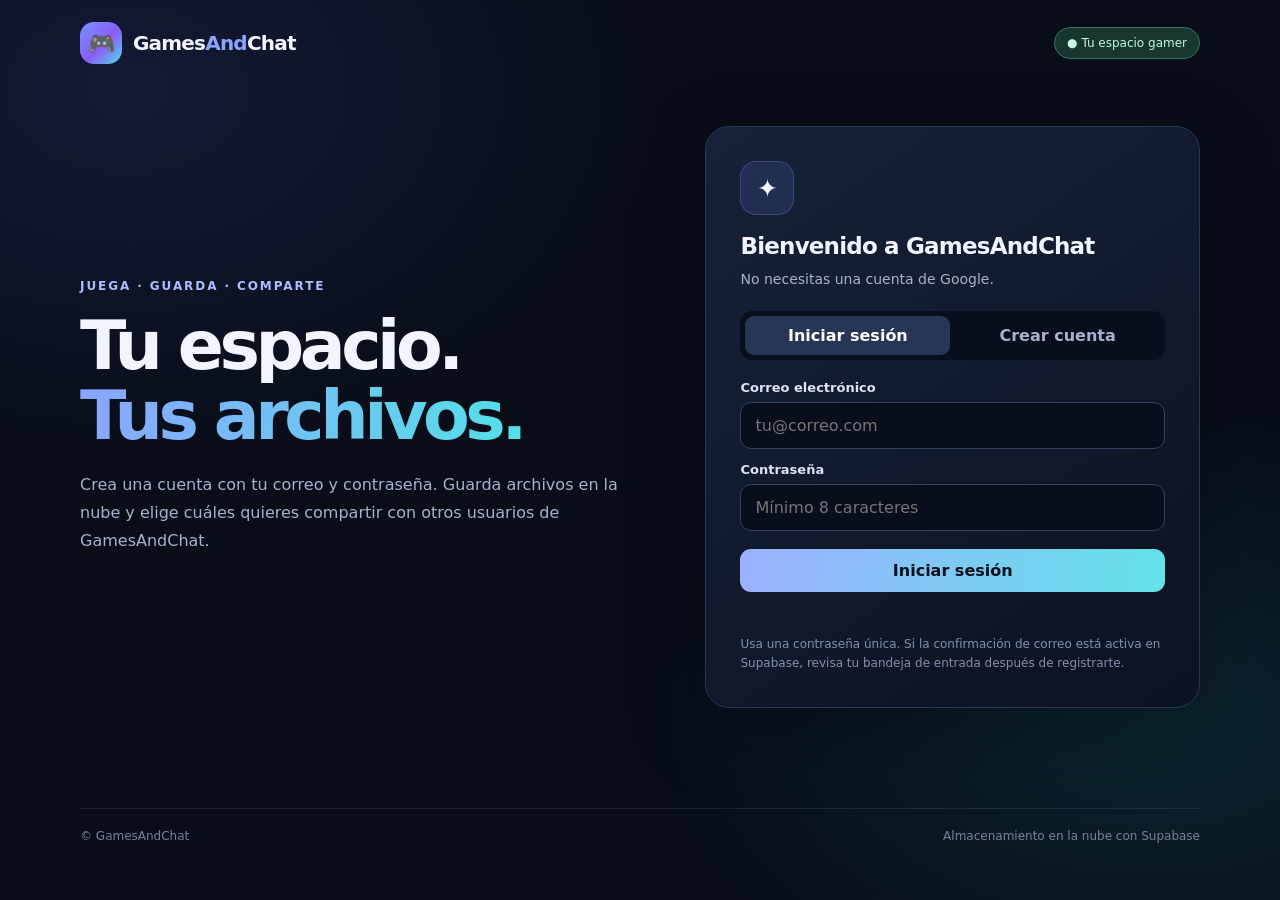
==== index.html @ 5a7df0f4 "Add files via upload" ====
<!doctype html>
<html lang="es">
<head>
<meta charset="utf-8">
<meta name="viewport" content="width=device-width, initial-scale=1">
<meta name="theme-color" content="#080d18">
<meta name="description" content="GamesAndChat: cuentas, archivos y comunidad.">
<title>GamesAndChat — Tu espacio</title>
<style>
:root{color-scheme:dark;--bg:#080d18;--panel:#111a2d;--line:#263653;--text:#f2f5ff;--muted:#a7b2cc;--blue:#8ba5ff;--cyan:#54e0e6;--green:#5de0a4;--red:#ff8e9a}
*{box-sizing:border-box}body{margin:0;min-height:100vh;font-family:Inter,system-ui,-apple-system,"Segoe UI",sans-serif;color:var(--text);background:radial-gradient(ellipse at 10% 10%,#4f56c52b,transparent 34rem),radial-gradient(ellipse at 90% 80%,#23bec420,transparent 32rem),var(--bg)}
button,input{font:inherit}button{cursor:pointer}button:focus-visible,input:focus-visible{outline:3px solid var(--cyan);outline-offset:3px}button:disabled{opacity:.6;cursor:wait}
.topbar{max-width:1120px;width:calc(100% - 36px);margin:auto;padding:22px 0;display:flex;align-items:center;justify-content:space-between;gap:14px}.brand{display:flex;align-items:center;gap:11px;font-size:20px;font-weight:850;letter-spacing:-.04em}.mark{width:42px;height:42px;border-radius:14px;display:grid;place-items:center;background:linear-gradient(135deg,#7893ff,#8b5cf6 55%,#4cdeea);font-size:22px}.pill{font-size:12px;color:#c4f9e4;background:#16362f;border:1px solid #2e765b;border-radius:99px;padding:8px 12px}
main{width:min(1120px,calc(100% - 36px));margin:auto;padding:28px 0 64px}.hero{display:grid;grid-template-columns:1fr .9fr;gap:clamp(28px,6vw,76px);align-items:center;margin:12px 0 36px}.eyebrow{color:#aebcff;text-transform:uppercase;letter-spacing:.16em;font-weight:800;font-size:12px;margin-bottom:18px}h1{font-size:clamp(42px,6vw,68px);letter-spacing:-.065em;line-height:1.03;margin:0 0 20px}h1 span{background:linear-gradient(95deg,#8ba5ff,#54e0e6);background-clip:text;color:transparent}.intro{font-size:16px;color:var(--muted);line-height:1.75;margin:0;max-width:550px}
.card{padding:clamp(22px,4vw,34px);border:1px solid var(--line);border-radius:24px;background:linear-gradient(145deg,#18223af5,#0c1220f5);box-shadow:0 24px 80px #0004}.card-icon{width:54px;height:54px;border-radius:16px;display:grid;place-items:center;background:#7893ff20;border:1px solid #7893ff44;font-size:25px;margin-bottom:18px}h2{font-size:23px;letter-spacing:-.035em;margin:0 0 9px}.muted{color:var(--muted);font-size:14px;line-height:1.65;margin:0 0 20px}
.tabs{display:grid;grid-template-columns:1fr 1fr;gap:5px;padding:5px;background:#080e1b;border-radius:12px;margin:20px 0}.tab{border:0;border-radius:9px;background:transparent;color:var(--muted);padding:10px;font-weight:750}.tab.active{background:#263654;color:white}
label{display:block;font-size:13px;color:#dce3f8;font-weight:700;margin:13px 0 7px}.field{width:100%;padding:13px 14px;border-radius:11px;background:#080e1b;border:1px solid #34415f;color:var(--text)}.primary,.secondary,.danger{border:0;border-radius:11px;padding:12px 15px;font-weight:800}.primary{color:#08101b;background:linear-gradient(100deg,#9cb0ff,#62e2e8)}.secondary{color:#f2f5ff;background:#26324d;border:1px solid var(--line)}.danger{color:#ffdce0;background:#4b202b;border:1px solid #71313e}.full{width:100%;margin-top:18px}.message{font-size:13px;line-height:1.55;min-height:18px;margin:12px 0 0;color:#ffbd8a;overflow-wrap:anywhere}.message.good{color:var(--green)}.small{font-size:12px;color:#8491ad;line-height:1.6;margin:13px 0 0}
.hidden{display:none!important}.dashboard-head{display:flex;justify-content:space-between;align-items:center;gap:16px;flex-wrap:wrap;margin:30px 0 18px}.dashboard-head p{margin:5px 0 0;color:var(--muted);font-size:13px}.section-title{font-size:26px;margin:30px 0 14px}.upload-card{display:grid;grid-template-columns:1fr auto;gap:16px;align-items:end}.upload-card label{margin-top:0}.upload-card .primary{min-height:44px}.file-list{display:grid;grid-template-columns:repeat(2,minmax(0,1fr));gap:13px}.file-card{border:1px solid var(--line);background:#ffffff06;border-radius:16px;padding:16px;min-width:0}.file-top{display:flex;align-items:flex-start;gap:12px}.file-icon{font-size:26px}.file-info{min-width:0;flex:1}.file-name{font-weight:800;overflow-wrap:anywhere}.file-meta{font-size:12px;color:var(--muted);margin-top:5px;overflow-wrap:anywhere}.shared{display:inline-block;color:#b7f6da;background:#153b30;border:1px solid #28634e;border-radius:99px;padding:4px 8px;font-size:10px;margin-top:8px}.private{display:inline-block;color:#d0d8ef;background:#202a40;border:1px solid #36435f;border-radius:99px;padding:4px 8px;font-size:10px;margin-top:8px}.file-actions{display:flex;flex-wrap:wrap;gap:8px;margin-top:15px}.file-actions button{font-size:12px;padding:9px 11px}.empty{padding:25px;text-align:center;border:1px dashed #34415f;border-radius:15px;color:var(--muted);grid-column:1/-1}.note{padding:13px 15px;border:1px solid #4cdeea24;background:#4cdeea0b;color:#b8dce6;border-radius:13px;font-size:12px;line-height:1.6;margin-top:16px}footer{max-width:1120px;width:calc(100% - 36px);margin:auto;border-top:1px solid #9aaed21f;padding:20px 0 25px;color:#76829c;font-size:12px;display:flex;justify-content:space-between;gap:12px;flex-wrap:wrap}
@media(max-width:780px){.hero{grid-template-columns:1fr;gap:25px}.file-list{grid-template-columns:1fr}.upload-card{grid-template-columns:1fr}.topbar{align-items:flex-start}h1{font-size:clamp(42px,12vw,60px)}main{padding-top:15px}}
</style>
</head>
<body>
<header class="topbar">
  <div class="brand"><div class="mark" aria-hidden="true">🎮</div><div>Games<span style="color:#8ba5ff">And</span>Chat</div></div>
  <div class="pill">● Tu espacio gamer</div>
</header>
<main>
  <section id="auth-screen" class="hero">
    <div><div class="eyebrow">Juega · Guarda · Comparte</div><h1>Tu espacio.<br><span>Tus archivos.</span></h1><p class="intro">Crea una cuenta con tu correo y contraseña. Guarda archivos en la nube y elige cuáles quieres compartir con otros usuarios de GamesAndChat.</p></div>
    <section class="card" aria-labelledby="auth-title">
      <div class="card-icon" aria-hidden="true">✦</div><h2 id="auth-title">Bienvenido a GamesAndChat</h2><p class="muted">No necesitas una cuenta de Google.</p>
      <div class="tabs"><button id="tab-login" class="tab active" type="button">Iniciar sesión</button><button id="tab-signup" class="tab" type="button">Crear cuenta</button></div>
      <form id="auth-form">
        <div id="username-wrap" class="hidden"><label for="username">Nombre de usuario</label><input class="field" id="username" maxlength="30" autocomplete="nickname" placeholder="Tu apodo"></div>
        <label for="email">Correo electrónico</label><input class="field" id="email" type="email" autocomplete="email" required maxlength="254" placeholder="tu@correo.com">
        <label for="password">Contraseña</label><input class="field" id="password" type="password" autocomplete="current-password" required minlength="8" maxlength="128" placeholder="Mínimo 8 caracteres">
        <button id="auth-submit" class="primary full" type="submit">Iniciar sesión</button>
      </form>
      <p id="auth-message" class="message" role="status" aria-live="polite"></p>
      <p class="small">Usa una contraseña única. Si la confirmación de correo está activa en Supabase, revisa tu bandeja de entrada después de registrarte.</p>
    </section>
  </section>

  <section id="app-screen" class="hidden">
    <div class="dashboard-head"><div><div class="eyebrow">Tu biblioteca</div><h2 id="hello-title">Tus archivos</h2><p id="user-email"></p></div><button id="logout-btn" class="secondary" type="button">Cerrar sesión</button></div>
    <section class="card">
      <h2>Subir un archivo</h2><p class="muted">Guarda imágenes, documentos, vídeos u otros archivos. Límite recomendado por archivo: 25 MB para este ejemplo.</p>
      <form id="upload-form" class="upload-card">
        <div><label for="file-input">Selecciona un archivo</label><input id="file-input" class="field" type="file" required><label style="display:flex;gap:9px;align-items:center;font-weight:500"><input id="share-on-upload" type="checkbox"> Compartir con usuarios registrados</label></div>
        <button id="upload-btn" class="primary" type="submit">Subir archivo</button>
      </form>
      <p id="upload-message" class="message" role="status" aria-live="polite"></p>
    </section>
    <h2 class="section-title">Mis archivos</h2><div id="my-files" class="file-list"><div class="empty">Cargando archivos…</div></div>
    <h2 class="section-title">Compartidos por la comunidad</h2><div id="shared-files" class="file-list"><div class="empty">Cargando archivos…</div></div>
    <div class="note"><strong>Cómo funciona compartir:</strong> si marcas un archivo como compartido, los demás usuarios autenticados de esta aplicación podrán verlo y descargarlo. Los archivos privados solo los ve su propietario. No subas contraseñas, documentos sensibles ni archivos que no quieras compartir.</div>
  </section>
</main>
<footer><span>© <span id="year"></span> GamesAndChat</span><span>Almacenamiento en la nube con Supabase</span></footer>
<script type="module">
import { createClient } from 'https://esm.sh/@supabase/supabase-js@2';

/*
  CONFIGURACIÓN:
  1. Crea un proyecto en https://supabase.com/
  2. En Project Settings → API copia Project URL y la publishable key (o anon key).
  3. Pega esos valores abajo. Nunca uses la service_role/secret key en el navegador.
*/
const SUPABASE_URL = 'https://yrxtarhmiwxdpexdekpz.supabase.co';
const SUPABASE_ANON_KEY = 'sb_publishable_Jxy85fbMXX_-klpiH5KKKw_VcUTjV2b';
const MAX_FILE_BYTES = 25 * 1024 * 1024;
const BUCKET = 'gac-files';

const $ = id => document.getElementById(id);
$('year').textContent = new Date().getFullYear();
let supabase = null;
let currentUser = null;
let signupMode = false;
let fileRows = [];

function setMessage(id, message, good=false) {
  const el = $(id); el.textContent = message; el.classList.toggle('good', good);
}
function escapeHtml(value) {
  return String(value ?? '').replace(/[&<>"']/g, c => ({'&':'&amp;','<':'&lt;','>':'&gt;','"':'&quot;',"'":'&#39;'}[c]));
}
function readableSize(bytes) {
  if (bytes < 1024) return `${bytes} B`;
  if (bytes < 1024*1024) return `${(bytes/1024).toFixed(1)} KB`;
  return `${(bytes/(1024*1024)).toFixed(1)} MB`;
}
function fileIcon(name) {
  const ext = name.split('.').pop().toLowerCase();
  if (['png','jpg','jpeg','gif','webp','svg'].includes(ext)) return '🖼️';
  if (['mp4','mov','webm','mkv'].includes(ext)) return '🎬';
  if (['mp3','wav','ogg'].includes(ext)) return '🎵';
  if (['pdf'].includes(ext)) return '📕';
  if (['zip','rar','7z'].includes(ext)) return '🗜️';
  return '📄';
}
function safeFilename(name) {
  return name.normalize('NFKC').replace(/[^\w.\- ()]/g, '_').replace(/\s+/g, '_').slice(0,120) || 'archivo';
}
function renderFileCard(row, own) {
  const sharedBadge = row.is_shared ? '<span class="shared">Compartido</span>' : '<span class="private">Privado</span>';
  const actions = own
    ? `<button class="secondary" data-action="toggle" data-id="${escapeHtml(row.id)}" type="button">${row.is_shared ? 'Dejar privado' : 'Compartir'}</button>
       <button class="secondary" data-action="download" data-id="${escapeHtml(row.id)}" type="button">Descargar</button>
       <button class="danger" data-action="delete" data-id="${escapeHtml(row.id)}" type="button">Eliminar</button>`
    : `<button class="secondary" data-action="download" data-id="${escapeHtml(row.id)}" type="button">Descargar</button>`;
  return `<article class="file-card"><div class="file-top"><div class="file-icon">${fileIcon(row.file_name)}</div><div class="file-info"><div class="file-name">${escapeHtml(row.file_name)}</div><div class="file-meta">${readableSize(Number(row.size_bytes)||0)} · ${new Date(row.created_at).toLocaleDateString()}</div>${sharedBadge}${own ? '' : `<div class="file-meta">Compartido por ${escapeHtml(row.owner_name || 'Usuario')}</div>`}</div></div><div class="file-actions">${actions}</div></article>`;
}
function renderFiles() {
  const mine = fileRows.filter(r => r.owner_id === currentUser.id);
  const shared = fileRows.filter(r => r.owner_id !== currentUser.id && r.is_shared);
  $('my-files').innerHTML = mine.length ? mine.map(r => renderFileCard(r,true)).join('') : '<div class="empty">Todavía no has subido archivos.</div>';
  $('shared-files').innerHTML = shared.length ? shared.map(r => renderFileCard(r,false)).join('') : '<div class="empty">Todavía no hay archivos compartidos por otros usuarios.</div>';
}
async function loadFiles() {
  $('my-files').innerHTML = '<div class="empty">Cargando…</div>';
  $('shared-files').innerHTML = '<div class="empty">Cargando…</div>';
  // RLS returns only owned rows and rows marked as shared.
  const { data, error } = await supabase.from('files').select('id,owner_id,owner_name,file_name,storage_path,size_bytes,mime_type,is_shared,created_at').order('created_at',{ascending:false});
  if (error) {
    console.error(error);
    $('my-files').innerHTML = '<div class="empty">No se pudieron cargar los archivos. Comprueba que ejecutaste el SQL de configuración.</div>';
    $('shared-files').innerHTML = '';
    return;
  }
  fileRows = data || [];
  renderFiles();
}
async function setScreen(user) {
  currentUser = user;
  $('auth-screen').classList.toggle('hidden', !!user);
  $('app-screen').classList.toggle('hidden', !user);
  if (!user) return;
  const { data: profile } = await supabase.from('profiles').select('username').eq('id',user.id).maybeSingle();
  const username = profile?.username || user.user_metadata?.username || user.email?.split('@')[0] || 'Jugador';
  $('hello-title').textContent = `¡Hola, ${username}!`;
  $('user-email').textContent = user.email || '';
  await loadFiles();
}
function setAuthMode(signup) {
  signupMode = signup;
  $('tab-login').classList.toggle('active',!signup);
  $('tab-signup').classList.toggle('active',signup);
  $('username-wrap').classList.toggle('hidden',!signup);
  $('password').autocomplete = signup ? 'new-password' : 'current-password';
  $('password').minLength = signup ? 8 : 1;
  $('auth-submit').textContent = signup ? 'Crear cuenta' : 'Iniciar sesión';
  setMessage('auth-message','');
}
$('tab-login').addEventListener('click',()=>setAuthMode(false));
$('tab-signup').addEventListener('click',()=>setAuthMode(true));

function showSetupError() {
  $('auth-screen').classList.remove('hidden');
  $('app-screen').classList.add('hidden');
  $('auth-submit').disabled = true;
  setMessage('auth-message','Falta configurar Supabase. Abre index.html y reemplaza SUPABASE_URL y SUPABASE_ANON_KEY con los datos de tu proyecto.');
}
if (SUPABASE_URL.startsWith('PEGA_AQUI') || SUPABASE_ANON_KEY.startsWith('PEGA_AQUI')) {
  showSetupError();
} else {
  supabase = createClient(SUPABASE_URL, SUPABASE_ANON_KEY);
  supabase.auth.onAuthStateChange((_event,session) => {
    // Defer DB work to avoid doing additional Supabase calls inside auth callback.
    queueMicrotask(() => setScreen(session?.user || null));
  });

  $('auth-form').addEventListener('submit', async event => {
    event.preventDefault();
    const email = $('email').value.trim();
    const password = $('password').value;
    const button = $('auth-submit');
    button.disabled = true;
    setMessage('auth-message',signupMode ? 'Creando cuenta…' : 'Iniciando sesión…');
    try {
      if (signupMode) {
        const username = $('username').value.trim();
        if (username.length < 2) throw new Error('El nombre de usuario debe tener al menos 2 caracteres.');
        const {data,error} = await supabase.auth.signUp({
          email,password,
          options:{data:{username},emailRedirectTo:location.origin + location.pathname}
        });
        if (error) throw error;
        if (!data.session) {
          setMessage('auth-message','Cuenta creada. Revisa tu correo para confirmar la dirección y después inicia sesión.',true);
        } else {
          setMessage('auth-message','¡Cuenta creada!',true);
        }
      } else {
        const {error} = await supabase.auth.signInWithPassword({email,password});
        if (error) throw error;
      }
    } catch(error) {
      console.error(error);
      setMessage('auth-message',error.message || 'No se pudo completar la operación.');
    } finally {
      button.disabled = false;
    }
  });

  $('logout-btn').addEventListener('click',async()=>{
    $('logout-btn').disabled = true;
    const {error} = await supabase.auth.signOut();
    if(error) alert('No se pudo cerrar sesión: '+error.message);
    $('logout-btn').disabled = false;
  });

  $('upload-form').addEventListener('submit',async event=>{
    event.preventDefault();
    const file = $('file-input').files?.[0];
    if(!file || !currentUser) return;
    if(file.size > MAX_FILE_BYTES) { setMessage('upload-message','El archivo supera el límite de 25 MB.'); return; }
    const button = $('upload-btn'); button.disabled = true;
    setMessage('upload-message','Subiendo archivo…');
    const path = `${currentUser.id}/${crypto.randomUUID()}-${safeFilename(file.name)}`;
    try {
      const {error:storageError} = await supabase.storage.from(BUCKET).upload(path,file,{contentType:file.type || 'application/octet-stream',upsert:false});
      if(storageError) throw storageError;
      const {error:dbError} = await supabase.from('files').insert({
        owner_id:currentUser.id,
        owner_name:$('hello-title').textContent.replace(/^¡Hola, |!$/g,''),
        file_name:file.name,
        storage_path:path,
        size_bytes:file.size,
        mime_type:file.type || 'application/octet-stream',
        is_shared:$('share-on-upload').checked
      });
      if(dbError) {
        await supabase.storage.from(BUCKET).remove([path]);
        throw dbError;
      }
      $('file-input').value = '';
      $('share-on-upload').checked = false;
      setMessage('upload-message','Archivo guardado correctamente.',true);
      await loadFiles();
    } catch(error) {
      console.error(error);
      setMessage('upload-message',error.message || 'No se pudo subir el archivo. Revisa el bucket y las políticas SQL.');
    } finally { button.disabled = false; }
  });

  document.addEventListener('click',async event=>{
    const button = event.target.closest('button[data-action]');
    if(!button || !currentUser) return;
    const row = fileRows.find(r=>r.id===button.dataset.id);
    if(!row) return;
    button.disabled = true;
    try {
      if(button.dataset.action==='toggle') {
        const {error} = await supabase.from('files').update({is_shared:!row.is_shared}).eq('id',row.id).eq('owner_id',currentUser.id);
        if(error) throw error;
        await loadFiles();
      } else if(button.dataset.action==='download') {
        const {data,error} = await supabase.storage.from(BUCKET).createSignedUrl(row.storage_path,60);
        if(error) throw error;
        const a = document.createElement('a'); a.href=data.signedUrl; a.target='_blank'; a.rel='noopener noreferrer'; a.download=row.file_name; a.click();
      } else if(button.dataset.action==='delete') {
        if(!confirm(`¿Eliminar "${row.file_name}" permanentemente?`)) return;
        const {error:storageError} = await supabase.storage.from(BUCKET).remove([row.storage_path]);
        if(storageError) throw storageError;
        const {error:dbError} = await supabase.from('files').delete().eq('id',row.id).eq('owner_id',currentUser.id);
        if(dbError) throw dbError;
        await loadFiles();
      }
    } catch(error) {
      console.error(error);
      alert('No se pudo completar la acción: '+(error.message || 'error desconocido'));
    } finally { button.disabled = false; }
  });
}
</script>
</body>
</html>
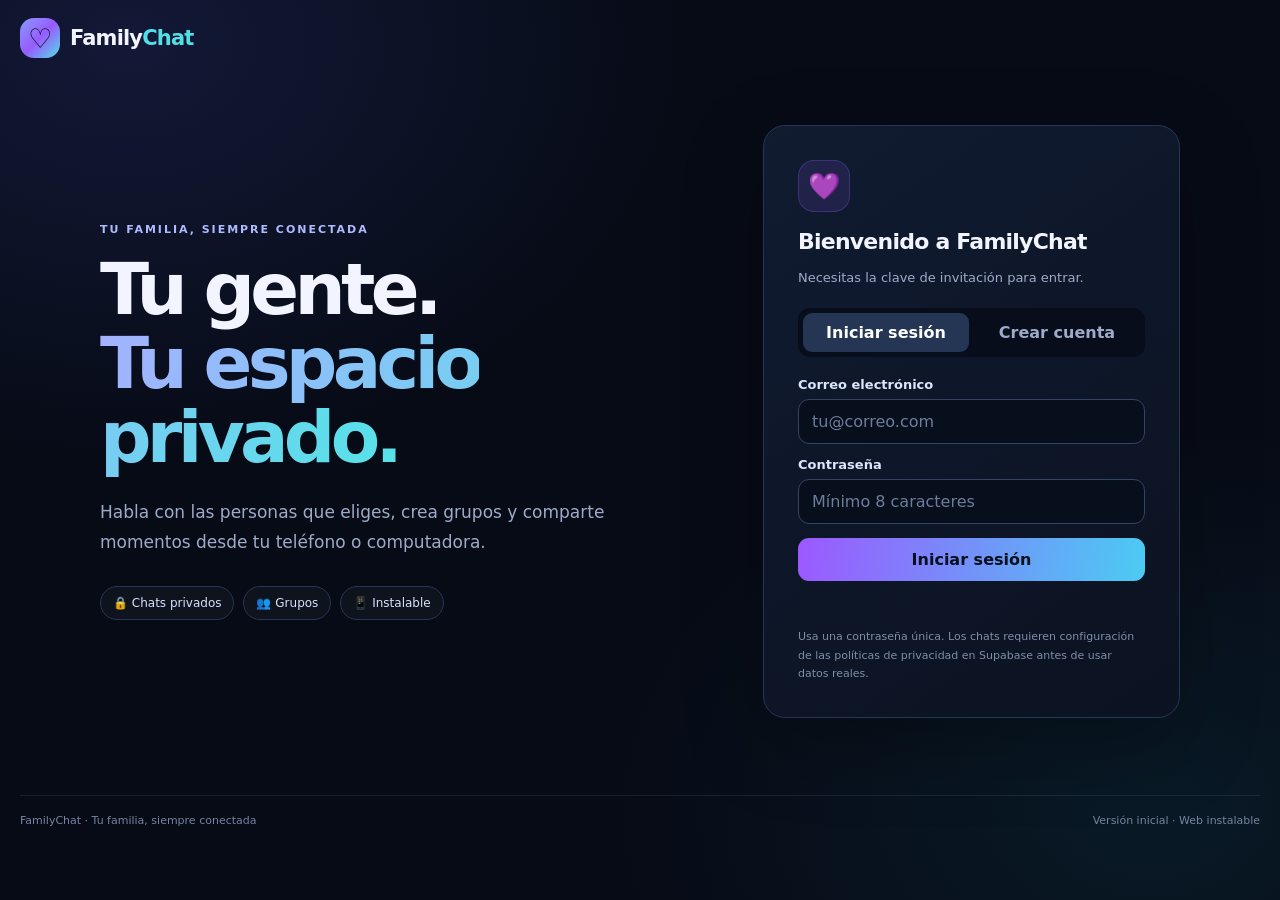
==== commit 7bdadd20: "Add files via upload" ====
--- a/index.html
+++ b/index.html
@@ -1,277 +1,110 @@
 <!doctype html>
 <html lang="es">
 <head>
-<meta charset="utf-8">
-<meta name="viewport" content="width=device-width, initial-scale=1">
-<meta name="theme-color" content="#080d18">
-<meta name="description" content="GamesAndChat: cuentas, archivos y comunidad.">
-<title>GamesAndChat — Tu espacio</title>
-<style>
-:root{color-scheme:dark;--bg:#080d18;--panel:#111a2d;--line:#263653;--text:#f2f5ff;--muted:#a7b2cc;--blue:#8ba5ff;--cyan:#54e0e6;--green:#5de0a4;--red:#ff8e9a}
-*{box-sizing:border-box}body{margin:0;min-height:100vh;font-family:Inter,system-ui,-apple-system,"Segoe UI",sans-serif;color:var(--text);background:radial-gradient(ellipse at 10% 10%,#4f56c52b,transparent 34rem),radial-gradient(ellipse at 90% 80%,#23bec420,transparent 32rem),var(--bg)}
-button,input{font:inherit}button{cursor:pointer}button:focus-visible,input:focus-visible{outline:3px solid var(--cyan);outline-offset:3px}button:disabled{opacity:.6;cursor:wait}
-.topbar{max-width:1120px;width:calc(100% - 36px);margin:auto;padding:22px 0;display:flex;align-items:center;justify-content:space-between;gap:14px}.brand{display:flex;align-items:center;gap:11px;font-size:20px;font-weight:850;letter-spacing:-.04em}.mark{width:42px;height:42px;border-radius:14px;display:grid;place-items:center;background:linear-gradient(135deg,#7893ff,#8b5cf6 55%,#4cdeea);font-size:22px}.pill{font-size:12px;color:#c4f9e4;background:#16362f;border:1px solid #2e765b;border-radius:99px;padding:8px 12px}
-main{width:min(1120px,calc(100% - 36px));margin:auto;padding:28px 0 64px}.hero{display:grid;grid-template-columns:1fr .9fr;gap:clamp(28px,6vw,76px);align-items:center;margin:12px 0 36px}.eyebrow{color:#aebcff;text-transform:uppercase;letter-spacing:.16em;font-weight:800;font-size:12px;margin-bottom:18px}h1{font-size:clamp(42px,6vw,68px);letter-spacing:-.065em;line-height:1.03;margin:0 0 20px}h1 span{background:linear-gradient(95deg,#8ba5ff,#54e0e6);background-clip:text;color:transparent}.intro{font-size:16px;color:var(--muted);line-height:1.75;margin:0;max-width:550px}
-.card{padding:clamp(22px,4vw,34px);border:1px solid var(--line);border-radius:24px;background:linear-gradient(145deg,#18223af5,#0c1220f5);box-shadow:0 24px 80px #0004}.card-icon{width:54px;height:54px;border-radius:16px;display:grid;place-items:center;background:#7893ff20;border:1px solid #7893ff44;font-size:25px;margin-bottom:18px}h2{font-size:23px;letter-spacing:-.035em;margin:0 0 9px}.muted{color:var(--muted);font-size:14px;line-height:1.65;margin:0 0 20px}
-.tabs{display:grid;grid-template-columns:1fr 1fr;gap:5px;padding:5px;background:#080e1b;border-radius:12px;margin:20px 0}.tab{border:0;border-radius:9px;background:transparent;color:var(--muted);padding:10px;font-weight:750}.tab.active{background:#263654;color:white}
-label{display:block;font-size:13px;color:#dce3f8;font-weight:700;margin:13px 0 7px}.field{width:100%;padding:13px 14px;border-radius:11px;background:#080e1b;border:1px solid #34415f;color:var(--text)}.primary,.secondary,.danger{border:0;border-radius:11px;padding:12px 15px;font-weight:800}.primary{color:#08101b;background:linear-gradient(100deg,#9cb0ff,#62e2e8)}.secondary{color:#f2f5ff;background:#26324d;border:1px solid var(--line)}.danger{color:#ffdce0;background:#4b202b;border:1px solid #71313e}.full{width:100%;margin-top:18px}.message{font-size:13px;line-height:1.55;min-height:18px;margin:12px 0 0;color:#ffbd8a;overflow-wrap:anywhere}.message.good{color:var(--green)}.small{font-size:12px;color:#8491ad;line-height:1.6;margin:13px 0 0}
-.hidden{display:none!important}.dashboard-head{display:flex;justify-content:space-between;align-items:center;gap:16px;flex-wrap:wrap;margin:30px 0 18px}.dashboard-head p{margin:5px 0 0;color:var(--muted);font-size:13px}.section-title{font-size:26px;margin:30px 0 14px}.upload-card{display:grid;grid-template-columns:1fr auto;gap:16px;align-items:end}.upload-card label{margin-top:0}.upload-card .primary{min-height:44px}.file-list{display:grid;grid-template-columns:repeat(2,minmax(0,1fr));gap:13px}.file-card{border:1px solid var(--line);background:#ffffff06;border-radius:16px;padding:16px;min-width:0}.file-top{display:flex;align-items:flex-start;gap:12px}.file-icon{font-size:26px}.file-info{min-width:0;flex:1}.file-name{font-weight:800;overflow-wrap:anywhere}.file-meta{font-size:12px;color:var(--muted);margin-top:5px;overflow-wrap:anywhere}.shared{display:inline-block;color:#b7f6da;background:#153b30;border:1px solid #28634e;border-radius:99px;padding:4px 8px;font-size:10px;margin-top:8px}.private{display:inline-block;color:#d0d8ef;background:#202a40;border:1px solid #36435f;border-radius:99px;padding:4px 8px;font-size:10px;margin-top:8px}.file-actions{display:flex;flex-wrap:wrap;gap:8px;margin-top:15px}.file-actions button{font-size:12px;padding:9px 11px}.empty{padding:25px;text-align:center;border:1px dashed #34415f;border-radius:15px;color:var(--muted);grid-column:1/-1}.note{padding:13px 15px;border:1px solid #4cdeea24;background:#4cdeea0b;color:#b8dce6;border-radius:13px;font-size:12px;line-height:1.6;margin-top:16px}footer{max-width:1120px;width:calc(100% - 36px);margin:auto;border-top:1px solid #9aaed21f;padding:20px 0 25px;color:#76829c;font-size:12px;display:flex;justify-content:space-between;gap:12px;flex-wrap:wrap}
-@media(max-width:780px){.hero{grid-template-columns:1fr;gap:25px}.file-list{grid-template-columns:1fr}.upload-card{grid-template-columns:1fr}.topbar{align-items:flex-start}h1{font-size:clamp(42px,12vw,60px)}main{padding-top:15px}}
-</style>
+  <meta charset="utf-8">
+  <meta name="viewport" content="width=device-width, initial-scale=1, viewport-fit=cover">
+  <meta name="theme-color" content="#080d18">
+  <meta name="description" content="FamilyChat: mensajes y grupos privados para tu familia y amigos.">
+  <title>FamilyChat</title>
+  <link rel="manifest" href="./manifest.webmanifest">
+  <link rel="icon" href="./icons/icon.svg" type="image/svg+xml">
+  <link rel="stylesheet" href="./styles.css">
 </head>
 <body>
-<header class="topbar">
-  <div class="brand"><div class="mark" aria-hidden="true">🎮</div><div>Games<span style="color:#8ba5ff">And</span>Chat</div></div>
-  <div class="pill">● Tu espacio gamer</div>
-</header>
-<main>
-  <section id="auth-screen" class="hero">
-    <div><div class="eyebrow">Juega · Guarda · Comparte</div><h1>Tu espacio.<br><span>Tus archivos.</span></h1><p class="intro">Crea una cuenta con tu correo y contraseña. Guarda archivos en la nube y elige cuáles quieres compartir con otros usuarios de GamesAndChat.</p></div>
-    <section class="card" aria-labelledby="auth-title">
-      <div class="card-icon" aria-hidden="true">✦</div><h2 id="auth-title">Bienvenido a GamesAndChat</h2><p class="muted">No necesitas una cuenta de Google.</p>
-      <div class="tabs"><button id="tab-login" class="tab active" type="button">Iniciar sesión</button><button id="tab-signup" class="tab" type="button">Crear cuenta</button></div>
-      <form id="auth-form">
-        <div id="username-wrap" class="hidden"><label for="username">Nombre de usuario</label><input class="field" id="username" maxlength="30" autocomplete="nickname" placeholder="Tu apodo"></div>
-        <label for="email">Correo electrónico</label><input class="field" id="email" type="email" autocomplete="email" required maxlength="254" placeholder="tu@correo.com">
-        <label for="password">Contraseña</label><input class="field" id="password" type="password" autocomplete="current-password" required minlength="8" maxlength="128" placeholder="Mínimo 8 caracteres">
-        <button id="auth-submit" class="primary full" type="submit">Iniciar sesión</button>
-      </form>
-      <p id="auth-message" class="message" role="status" aria-live="polite"></p>
-      <p class="small">Usa una contraseña única. Si la confirmación de correo está activa en Supabase, revisa tu bandeja de entrada después de registrarte.</p>
+  <header class="topbar">
+    <a class="brand" href="./" aria-label="FamilyChat inicio"><span class="logo">♡</span><span>Family<span class="accent">Chat</span></span></a>
+    <button id="install-btn" class="button secondary hidden" type="button">Instalar app</button>
+  </header>
+
+  <main>
+    <section id="auth-screen" class="auth-layout">
+      <div class="hero">
+        <p class="eyebrow">TU FAMILIA, SIEMPRE CONECTADA</p>
+        <h1>Tu gente.<br><span class="gradient">Tu espacio privado.</span></h1>
+        <p class="intro">Habla con las personas que eliges, crea grupos y comparte momentos desde tu teléfono o computadora.</p>
+        <div class="feature-pills"><span>🔒 Chats privados</span><span>👥 Grupos</span><span>📱 Instalable</span></div>
+      </div>
+      <section class="panel auth-panel">
+        <div class="panel-icon">💜</div>
+        <h2 id="auth-heading">Bienvenido a FamilyChat</h2>
+        <p class="muted">Necesitas la clave de invitación para entrar.</p>
+        <div class="tabs"><button id="login-tab" class="tab active" type="button">Iniciar sesión</button><button id="signup-tab" class="tab" type="button">Crear cuenta</button></div>
+        <form id="auth-form">
+          <div id="username-wrap" class="hidden"><label for="username">Nombre que verán los demás</label><input id="username" class="field" maxlength="30" autocomplete="nickname" placeholder="Tu nombre"></div>
+          <label for="email">Correo electrónico</label><input id="email" class="field" type="email" autocomplete="email" maxlength="254" required placeholder="tu@correo.com">
+          <label for="password">Contraseña</label><input id="password" class="field" type="password" autocomplete="current-password" minlength="8" maxlength="128" required placeholder="Mínimo 8 caracteres">
+          <div id="invite-wrap" class="hidden"><label for="invite-code">Clave de invitación</label><input id="invite-code" class="field" type="password" autocomplete="off" placeholder="Introduce la clave"></div>
+          <button id="auth-submit" class="button primary full" type="submit">Iniciar sesión</button>
+        </form>
+        <p id="auth-message" class="status" role="status" aria-live="polite"></p>
+        <p class="fineprint">Usa una contraseña única. Los chats requieren configuración de las políticas de privacidad en Supabase antes de usar datos reales.</p>
+      </section>
     </section>
-  </section>
 
-  <section id="app-screen" class="hidden">
-    <div class="dashboard-head"><div><div class="eyebrow">Tu biblioteca</div><h2 id="hello-title">Tus archivos</h2><p id="user-email"></p></div><button id="logout-btn" class="secondary" type="button">Cerrar sesión</button></div>
-    <section class="card">
-      <h2>Subir un archivo</h2><p class="muted">Guarda imágenes, documentos, vídeos u otros archivos. Límite recomendado por archivo: 25 MB para este ejemplo.</p>
-      <form id="upload-form" class="upload-card">
-        <div><label for="file-input">Selecciona un archivo</label><input id="file-input" class="field" type="file" required><label style="display:flex;gap:9px;align-items:center;font-weight:500"><input id="share-on-upload" type="checkbox"> Compartir con usuarios registrados</label></div>
-        <button id="upload-btn" class="primary" type="submit">Subir archivo</button>
-      </form>
-      <p id="upload-message" class="message" role="status" aria-live="polite"></p>
+    <section id="app-screen" class="app-layout hidden">
+      <aside class="sidebar panel">
+        <div class="profile-summary">
+          <img id="my-avatar" class="avatar big" alt="Tu foto de perfil" src="./icons/icon.svg">
+          <div class="grow"><strong id="my-name">Mi perfil</strong><small id="my-email"></small></div>
+          <button id="profile-btn" class="icon-button" type="button" title="Editar perfil">⚙</button>
+        </div>
+        <button id="new-chat-btn" class="button primary full" type="button">＋ Nuevo chat</button>
+        <button id="new-group-btn" class="button secondary full" type="button">＋ Crear grupo</button>
+        <label class="search-label" for="conversation-search">Tus conversaciones</label>
+        <input id="conversation-search" class="field" placeholder="Buscar chat o grupo…">
+        <div id="conversation-list" class="conversation-list"><p class="muted pad">Cargando conversaciones…</p></div>
+        <button id="logout-btn" class="button ghost full" type="button">Cerrar sesión</button>
+      </aside>
+
+      <section class="chat-panel panel">
+        <div id="welcome-view" class="welcome-view">
+          <div class="welcome-mark">♡</div><h2>Bienvenido a FamilyChat</h2>
+          <p class="muted">Elige una conversación o crea un chat privado con alguien de tus contactos.</p>
+          <button id="welcome-new-chat" class="button primary" type="button">Empezar un chat</button>
+        </div>
+        <div id="conversation-view" class="conversation-view hidden">
+          <header class="chat-header">
+            <div class="chat-person"><img id="chat-avatar" class="avatar" src="./icons/icon.svg" alt=""><div><h2 id="chat-title">Chat</h2><p id="chat-subtitle" class="muted small-line"></p></div></div>
+            <div class="header-actions"><button id="refresh-chat-btn" class="icon-button" title="Actualizar mensajes" type="button">↻</button></div>
+          </header>
+          <div id="messages" class="messages"><p class="muted">Selecciona una conversación.</p></div>
+          <form id="message-form" class="composer"><input id="message-input" class="field" maxlength="4000" autocomplete="off" placeholder="Escribe un mensaje…" required><button id="send-btn" class="button primary" type="submit">Enviar</button></form>
+          <p id="chat-message" class="status compact" role="status"></p>
+        </div>
+      </section>
     </section>
-    <h2 class="section-title">Mis archivos</h2><div id="my-files" class="file-list"><div class="empty">Cargando archivos…</div></div>
-    <h2 class="section-title">Compartidos por la comunidad</h2><div id="shared-files" class="file-list"><div class="empty">Cargando archivos…</div></div>
-    <div class="note"><strong>Cómo funciona compartir:</strong> si marcas un archivo como compartido, los demás usuarios autenticados de esta aplicación podrán verlo y descargarlo. Los archivos privados solo los ve su propietario. No subas contraseñas, documentos sensibles ni archivos que no quieras compartir.</div>
-  </section>
-</main>
-<footer><span>© <span id="year"></span> GamesAndChat</span><span>Almacenamiento en la nube con Supabase</span></footer>
-<script type="module">
-import { createClient } from 'https://esm.sh/@supabase/supabase-js@2';
+  </main>
 
-/*
-  CONFIGURACIÓN:
-  1. Crea un proyecto en https://supabase.com/
-  2. En Project Settings → API copia Project URL y la publishable key (o anon key).
-  3. Pega esos valores abajo. Nunca uses la service_role/secret key en el navegador.
-*/
-const SUPABASE_URL = 'https://yrxtarhmiwxdpexdekpz.supabase.co';
-const SUPABASE_ANON_KEY = 'sb_publishable_Jxy85fbMXX_-klpiH5KKKw_VcUTjV2b';
-const MAX_FILE_BYTES = 25 * 1024 * 1024;
-const BUCKET = 'gac-files';
+  <dialog id="contacts-dialog" class="dialog">
+    <form method="dialog" class="dialog-top"><div><p class="eyebrow">NUEVA CONVERSACIÓN</p><h2>¿Con quién quieres hablar?</h2></div><button class="icon-button" aria-label="Cerrar" value="cancel">✕</button></form>
+    <p class="muted">Busca por nombre o correo. Solo podrás abrir chats con cuentas que hayan aceptado la invitación.</p>
+    <input id="contact-search" class="field" placeholder="Buscar persona…">
+    <div id="contacts-list" class="contacts-list"></div>
+    <p id="contacts-message" class="status"></p>
+  </dialog>
 
-const $ = id => document.getElementById(id);
-$('year').textContent = new Date().getFullYear();
-let supabase = null;
-let currentUser = null;
-let signupMode = false;
-let fileRows = [];
+  <dialog id="group-dialog" class="dialog">
+    <form id="group-form">
+      <div class="dialog-top"><div><p class="eyebrow">TU CÍRCULO</p><h2>Crear grupo</h2></div><button id="close-group" class="icon-button" type="button">✕</button></div>
+      <label for="group-name">Nombre del grupo</label><input id="group-name" class="field" maxlength="60" required placeholder="Familia, Amigos…">
+      <label for="group-search">Añadir participantes</label><input id="group-search" class="field" placeholder="Filtrar contactos…">
+      <div id="group-members" class="contacts-list selectable"></div>
+      <p id="group-message" class="status"></p>
+      <button id="create-group-btn" class="button primary full" type="submit">Crear grupo</button>
+    </form>
+  </dialog>
 
-function setMessage(id, message, good=false) {
-  const el = $(id); el.textContent = message; el.classList.toggle('good', good);
-}
-function escapeHtml(value) {
-  return String(value ?? '').replace(/[&<>"']/g, c => ({'&':'&amp;','<':'&lt;','>':'&gt;','"':'&quot;',"'":'&#39;'}[c]));
-}
-function readableSize(bytes) {
-  if (bytes < 1024) return `${bytes} B`;
-  if (bytes < 1024*1024) return `${(bytes/1024).toFixed(1)} KB`;
-  return `${(bytes/(1024*1024)).toFixed(1)} MB`;
-}
-function fileIcon(name) {
-  const ext = name.split('.').pop().toLowerCase();
-  if (['png','jpg','jpeg','gif','webp','svg'].includes(ext)) return '🖼️';
-  if (['mp4','mov','webm','mkv'].includes(ext)) return '🎬';
-  if (['mp3','wav','ogg'].includes(ext)) return '🎵';
-  if (['pdf'].includes(ext)) return '📕';
-  if (['zip','rar','7z'].includes(ext)) return '🗜️';
-  return '📄';
-}
-function safeFilename(name) {
-  return name.normalize('NFKC').replace(/[^\w.\- ()]/g, '_').replace(/\s+/g, '_').slice(0,120) || 'archivo';
-}
-function renderFileCard(row, own) {
-  const sharedBadge = row.is_shared ? '<span class="shared">Compartido</span>' : '<span class="private">Privado</span>';
-  const actions = own
-    ? `<button class="secondary" data-action="toggle" data-id="${escapeHtml(row.id)}" type="button">${row.is_shared ? 'Dejar privado' : 'Compartir'}</button>
-       <button class="secondary" data-action="download" data-id="${escapeHtml(row.id)}" type="button">Descargar</button>
-       <button class="danger" data-action="delete" data-id="${escapeHtml(row.id)}" type="button">Eliminar</button>`
-    : `<button class="secondary" data-action="download" data-id="${escapeHtml(row.id)}" type="button">Descargar</button>`;
-  return `<article class="file-card"><div class="file-top"><div class="file-icon">${fileIcon(row.file_name)}</div><div class="file-info"><div class="file-name">${escapeHtml(row.file_name)}</div><div class="file-meta">${readableSize(Number(row.size_bytes)||0)} · ${new Date(row.created_at).toLocaleDateString()}</div>${sharedBadge}${own ? '' : `<div class="file-meta">Compartido por ${escapeHtml(row.owner_name || 'Usuario')}</div>`}</div></div><div class="file-actions">${actions}</div></article>`;
-}
-function renderFiles() {
-  const mine = fileRows.filter(r => r.owner_id === currentUser.id);
-  const shared = fileRows.filter(r => r.owner_id !== currentUser.id && r.is_shared);
-  $('my-files').innerHTML = mine.length ? mine.map(r => renderFileCard(r,true)).join('') : '<div class="empty">Todavía no has subido archivos.</div>';
-  $('shared-files').innerHTML = shared.length ? shared.map(r => renderFileCard(r,false)).join('') : '<div class="empty">Todavía no hay archivos compartidos por otros usuarios.</div>';
-}
-async function loadFiles() {
-  $('my-files').innerHTML = '<div class="empty">Cargando…</div>';
-  $('shared-files').innerHTML = '<div class="empty">Cargando…</div>';
-  // RLS returns only owned rows and rows marked as shared.
-  const { data, error } = await supabase.from('files').select('id,owner_id,owner_name,file_name,storage_path,size_bytes,mime_type,is_shared,created_at').order('created_at',{ascending:false});
-  if (error) {
-    console.error(error);
-    $('my-files').innerHTML = '<div class="empty">No se pudieron cargar los archivos. Comprueba que ejecutaste el SQL de configuración.</div>';
-    $('shared-files').innerHTML = '';
-    return;
-  }
-  fileRows = data || [];
-  renderFiles();
-}
-async function setScreen(user) {
-  currentUser = user;
-  $('auth-screen').classList.toggle('hidden', !!user);
-  $('app-screen').classList.toggle('hidden', !user);
-  if (!user) return;
-  const { data: profile } = await supabase.from('profiles').select('username').eq('id',user.id).maybeSingle();
-  const username = profile?.username || user.user_metadata?.username || user.email?.split('@')[0] || 'Jugador';
-  $('hello-title').textContent = `¡Hola, ${username}!`;
-  $('user-email').textContent = user.email || '';
-  await loadFiles();
-}
-function setAuthMode(signup) {
-  signupMode = signup;
-  $('tab-login').classList.toggle('active',!signup);
-  $('tab-signup').classList.toggle('active',signup);
-  $('username-wrap').classList.toggle('hidden',!signup);
-  $('password').autocomplete = signup ? 'new-password' : 'current-password';
-  $('password').minLength = signup ? 8 : 1;
-  $('auth-submit').textContent = signup ? 'Crear cuenta' : 'Iniciar sesión';
-  setMessage('auth-message','');
-}
-$('tab-login').addEventListener('click',()=>setAuthMode(false));
-$('tab-signup').addEventListener('click',()=>setAuthMode(true));
+  <dialog id="profile-dialog" class="dialog">
+    <form id="profile-form">
+      <div class="dialog-top"><div><p class="eyebrow">TU CUENTA</p><h2>Mi perfil</h2></div><button id="close-profile" class="icon-button" type="button">✕</button></div>
+      <div class="profile-edit"><img id="profile-preview" class="avatar huge" src="./icons/icon.svg" alt="Vista previa de foto"><div><label for="avatar-file">Foto de perfil</label><input id="avatar-file" class="field" type="file" accept="image/png,image/jpeg,image/webp,image/gif"><p class="muted">Imagen de hasta 3 MB.</p></div></div>
+      <label for="profile-name">Nombre</label><input id="profile-name" class="field" maxlength="30" required>
+      <p id="profile-message" class="status"></p>
+      <button class="button primary full" type="submit">Guardar cambios</button>
+    </form>
+  </dialog>
 
-function showSetupError() {
-  $('auth-screen').classList.remove('hidden');
-  $('app-screen').classList.add('hidden');
-  $('auth-submit').disabled = true;
-  setMessage('auth-message','Falta configurar Supabase. Abre index.html y reemplaza SUPABASE_URL y SUPABASE_ANON_KEY con los datos de tu proyecto.');
-}
-if (SUPABASE_URL.startsWith('PEGA_AQUI') || SUPABASE_ANON_KEY.startsWith('PEGA_AQUI')) {
-  showSetupError();
-} else {
-  supabase = createClient(SUPABASE_URL, SUPABASE_ANON_KEY);
-  supabase.auth.onAuthStateChange((_event,session) => {
-    // Defer DB work to avoid doing additional Supabase calls inside auth callback.
-    queueMicrotask(() => setScreen(session?.user || null));
-  });
-
-  $('auth-form').addEventListener('submit', async event => {
-    event.preventDefault();
-    const email = $('email').value.trim();
-    const password = $('password').value;
-    const button = $('auth-submit');
-    button.disabled = true;
-    setMessage('auth-message',signupMode ? 'Creando cuenta…' : 'Iniciando sesión…');
-    try {
-      if (signupMode) {
-        const username = $('username').value.trim();
-        if (username.length < 2) throw new Error('El nombre de usuario debe tener al menos 2 caracteres.');
-        const {data,error} = await supabase.auth.signUp({
-          email,password,
-          options:{data:{username},emailRedirectTo:location.origin + location.pathname}
-        });
-        if (error) throw error;
-        if (!data.session) {
-          setMessage('auth-message','Cuenta creada. Revisa tu correo para confirmar la dirección y después inicia sesión.',true);
-        } else {
-          setMessage('auth-message','¡Cuenta creada!',true);
-        }
-      } else {
-        const {error} = await supabase.auth.signInWithPassword({email,password});
-        if (error) throw error;
-      }
-    } catch(error) {
-      console.error(error);
-      setMessage('auth-message',error.message || 'No se pudo completar la operación.');
-    } finally {
-      button.disabled = false;
-    }
-  });
-
-  $('logout-btn').addEventListener('click',async()=>{
-    $('logout-btn').disabled = true;
-    const {error} = await supabase.auth.signOut();
-    if(error) alert('No se pudo cerrar sesión: '+error.message);
-    $('logout-btn').disabled = false;
-  });
-
-  $('upload-form').addEventListener('submit',async event=>{
-    event.preventDefault();
-    const file = $('file-input').files?.[0];
-    if(!file || !currentUser) return;
-    if(file.size > MAX_FILE_BYTES) { setMessage('upload-message','El archivo supera el límite de 25 MB.'); return; }
-    const button = $('upload-btn'); button.disabled = true;
-    setMessage('upload-message','Subiendo archivo…');
-    const path = `${currentUser.id}/${crypto.randomUUID()}-${safeFilename(file.name)}`;
-    try {
-      const {error:storageError} = await supabase.storage.from(BUCKET).upload(path,file,{contentType:file.type || 'application/octet-stream',upsert:false});
-      if(storageError) throw storageError;
-      const {error:dbError} = await supabase.from('files').insert({
-        owner_id:currentUser.id,
-        owner_name:$('hello-title').textContent.replace(/^¡Hola, |!$/g,''),
-        file_name:file.name,
-        storage_path:path,
-        size_bytes:file.size,
-        mime_type:file.type || 'application/octet-stream',
-        is_shared:$('share-on-upload').checked
-      });
-      if(dbError) {
-        await supabase.storage.from(BUCKET).remove([path]);
-        throw dbError;
-      }
-      $('file-input').value = '';
-      $('share-on-upload').checked = false;
-      setMessage('upload-message','Archivo guardado correctamente.',true);
-      await loadFiles();
-    } catch(error) {
-      console.error(error);
-      setMessage('upload-message',error.message || 'No se pudo subir el archivo. Revisa el bucket y las políticas SQL.');
-    } finally { button.disabled = false; }
-  });
-
-  document.addEventListener('click',async event=>{
-    const button = event.target.closest('button[data-action]');
-    if(!button || !currentUser) return;
-    const row = fileRows.find(r=>r.id===button.dataset.id);
-    if(!row) return;
-    button.disabled = true;
-    try {
-      if(button.dataset.action==='toggle') {
-        const {error} = await supabase.from('files').update({is_shared:!row.is_shared}).eq('id',row.id).eq('owner_id',currentUser.id);
-        if(error) throw error;
-        await loadFiles();
-      } else if(button.dataset.action==='download') {
-        const {data,error} = await supabase.storage.from(BUCKET).createSignedUrl(row.storage_path,60);
-        if(error) throw error;
-        const a = document.createElement('a'); a.href=data.signedUrl; a.target='_blank'; a.rel='noopener noreferrer'; a.download=row.file_name; a.click();
-      } else if(button.dataset.action==='delete') {
-        if(!confirm(`¿Eliminar "${row.file_name}" permanentemente?`)) return;
-        const {error:storageError} = await supabase.storage.from(BUCKET).remove([row.storage_path]);
-        if(storageError) throw storageError;
-        const {error:dbError} = await supabase.from('files').delete().eq('id',row.id).eq('owner_id',currentUser.id);
-        if(dbError) throw dbError;
-        await loadFiles();
-      }
-    } catch(error) {
-      console.error(error);
-      alert('No se pudo completar la acción: '+(error.message || 'error desconocido'));
-    } finally { button.disabled = false; }
-  });
-}
-</script>
+  <footer><span>FamilyChat · Tu familia, siempre conectada</span><span>Versión inicial · Web instalable</span></footer>
+  <script type="module" src="./app.js"></script>
 </body>
 </html>
--- a/styles.css
+++ b/styles.css
@@ -0,0 +1,4 @@
+:root{color-scheme:dark;--bg:#070b16;--panel:#0d1527;--panel2:#101d34;--line:#263657;--text:#f2f5ff;--muted:#9eabc8;--blue:#879cff;--cyan:#52e0e7;--purple:#985bff;--green:#61e2ac;--red:#ff899c}
+*{box-sizing:border-box}body{margin:0;min-height:100vh;font-family:Inter,ui-sans-serif,system-ui,-apple-system,"Segoe UI",sans-serif;color:var(--text);background:radial-gradient(ellipse at 10% 5%,#4b5dd62b,transparent 35rem),radial-gradient(ellipse at 90% 90%,#17b8cf16,transparent 34rem),var(--bg)}button,input{font:inherit}button{cursor:pointer}button:focus-visible,input:focus-visible{outline:3px solid var(--cyan);outline-offset:2px}button:disabled{opacity:.6;cursor:wait}.hidden{display:none!important}.topbar{width:min(1240px,calc(100% - 32px));margin:auto;padding:18px 0;display:flex;align-items:center;justify-content:space-between}.brand{display:flex;align-items:center;gap:10px;color:var(--text);text-decoration:none;font-size:21px;font-weight:850;letter-spacing:-.04em}.logo{display:grid;place-items:center;width:40px;height:40px;border-radius:14px;background:linear-gradient(135deg,var(--blue),var(--purple),var(--cyan));font-size:27px;color:#08101d}.accent{color:var(--cyan)}main{width:min(1240px,calc(100% - 32px));margin:0 auto;padding:22px 0 50px}.auth-layout{display:grid;grid-template-columns:1.1fr .8fr;align-items:center;gap:clamp(28px,7vw,100px);max-width:1080px;margin:3vh auto}.hero{padding:20px 0}.eyebrow{font-size:11px;letter-spacing:.18em;font-weight:850;color:#aebcff;margin:0 0 16px}.hero h1{font-size:clamp(42px,6vw,72px);line-height:1.03;letter-spacing:-.065em;margin:0 0 22px}.gradient{background:linear-gradient(100deg,#a3b2ff,#56e2e8);background-clip:text;color:transparent}.intro{max-width:540px;color:var(--muted);line-height:1.8;font-size:17px}.feature-pills{display:flex;flex-wrap:wrap;gap:9px;margin-top:28px}.feature-pills span{border:1px solid var(--line);background:#ffffff08;border-radius:99px;padding:9px 12px;font-size:12px;color:#d7e2ff}.panel{background:linear-gradient(145deg,#111c32f5,#0b1221f7);border:1px solid var(--line);border-radius:22px;box-shadow:0 25px 80px #0004}.auth-panel{padding:clamp(22px,4vw,34px)}.panel-icon{display:grid;place-items:center;width:52px;height:52px;border-radius:16px;background:#8b5cf622;border:1px solid #8b5cf644;font-size:26px;margin-bottom:17px}h2{font-size:22px;letter-spacing:-.035em;margin:0 0 8px}.muted{font-size:13px;color:var(--muted);line-height:1.65}.tabs{display:grid;grid-template-columns:1fr 1fr;gap:5px;padding:5px;background:#070d1a;border-radius:12px;margin:20px 0}.tab{border:0;border-radius:9px;background:transparent;color:var(--muted);padding:10px;font-weight:750}.tab.active{background:#253554;color:white}label{display:block;font-size:13px;color:#dce5ff;font-weight:700;margin:13px 0 7px}.field{width:100%;min-width:0;padding:12px 13px;border-radius:11px;background:#070e1c;border:1px solid #344362;color:var(--text)}.field::placeholder{color:#6e7d9b}.button{border:0;border-radius:11px;padding:12px 15px;font-weight:800;transition:filter .15s,transform .15s}.button:hover{filter:brightness(1.08)}.button:active{transform:scale(.99)}.primary{background:linear-gradient(100deg,#9c58ff,#4bcbf3);color:#08101d}.secondary{background:#1c2a46;color:#f1f5ff;border:1px solid var(--line)}.ghost{background:transparent;border:1px solid var(--line);color:#c6d1ec}.full{width:100%;margin-top:14px}.status{font-size:13px;line-height:1.5;min-height:18px;color:#ffc18a;overflow-wrap:anywhere}.status.good{color:var(--green)}.fineprint{font-size:11px;line-height:1.65;color:#7f8eaa;margin:16px 0 0}.app-layout{display:grid;grid-template-columns:310px minmax(0,1fr);gap:16px;min-height:72vh}.sidebar{padding:16px;display:flex;flex-direction:column;min-height:620px}.profile-summary{display:flex;align-items:center;gap:10px;padding:2px 0 17px;border-bottom:1px solid #ffffff12;margin-bottom:13px}.grow{flex:1;min-width:0}.profile-summary strong,.profile-summary small{display:block;overflow-wrap:anywhere}.profile-summary small{font-size:11px;color:var(--muted);margin-top:4px}.avatar{width:43px;height:43px;object-fit:cover;border-radius:50%;border:1px solid #4b6390;background:#152340}.avatar.big{width:48px;height:48px}.avatar.huge{width:88px;height:88px}.icon-button{flex-shrink:0;width:36px;height:36px;border-radius:11px;border:1px solid var(--line);background:#15213a;color:#dce7ff}.search-label{margin-top:22px}.conversation-list{overflow:auto;max-height:390px;margin-top:8px}.conversation-item{display:flex;align-items:center;gap:10px;width:100%;padding:11px 8px;border:0;border-radius:13px;background:transparent;color:var(--text);text-align:left}.conversation-item:hover,.conversation-item.active{background:#26385a}.conversation-item .details{flex:1;min-width:0}.conversation-item strong,.conversation-item small{display:block;overflow:hidden;text-overflow:ellipsis;white-space:nowrap}.conversation-item strong{font-size:13px}.conversation-item small{font-size:11px;color:var(--muted);margin-top:5px}.pad{padding:10px}.chat-panel{min-height:620px;overflow:hidden;display:flex;flex-direction:column}.welcome-view{margin:auto;text-align:center;max-width:400px;padding:35px}.welcome-mark{font-size:58px;color:var(--cyan);margin-bottom:18px}.welcome-view .muted{margin-bottom:22px}.conversation-view{height:100%;min-height:620px;display:flex;flex-direction:column}.chat-header{display:flex;align-items:center;justify-content:space-between;padding:17px 20px;border-bottom:1px solid #ffffff12}.chat-person{display:flex;align-items:center;gap:12px;min-width:0}.chat-person h2{font-size:17px;margin:0}.small-line{margin:3px 0 0}.header-actions{display:flex;gap:7px}.messages{padding:22px;flex:1;overflow:auto;display:flex;flex-direction:column;gap:10px;min-height:350px;max-height:calc(72vh - 150px);background:radial-gradient(ellipse at 80% 100%,#284a5b12,transparent 50%)}.bubble{max-width:min(76%,520px);padding:10px 13px;border:1px solid #2b3b5d;background:#16233d;border-radius:14px 14px 14px 4px;align-self:flex-start;overflow-wrap:anywhere;white-space:pre-wrap;line-height:1.5;font-size:14px}.bubble.mine{align-self:flex-end;background:linear-gradient(135deg,#5334a8,#264e80);border-color:#7261d2;border-radius:14px 14px 4px 14px}.bubble .sender{display:block;color:#b7d7ff;font-size:11px;font-weight:800;margin-bottom:4px}.bubble time{display:block;text-align:right;font-size:10px;color:#bdc9e1;margin-top:5px}.composer{display:flex;gap:9px;padding:14px;border-top:1px solid #ffffff12}.composer .field{flex:1}.composer .button{min-width:90px}.compact{padding:0 15px;margin:0 0 8px}.dialog{width:min(540px,calc(100% - 24px));max-height:85vh;overflow:auto;background:#0d1629;color:var(--text);border:1px solid #3a4d75;border-radius:20px;padding:22px;box-shadow:0 30px 100px #000a}.dialog::backdrop{background:#030610c9;backdrop-filter:blur(5px)}.dialog-top{display:flex;align-items:flex-start;justify-content:space-between;gap:12px;margin-bottom:10px}.dialog-top h2{margin:0}.contacts-list{display:flex;flex-direction:column;gap:5px;max-height:300px;overflow:auto;margin-top:12px}.contact-row{display:flex;align-items:center;gap:10px;padding:10px;border:1px solid transparent;border-radius:12px;background:#ffffff05;color:var(--text);text-align:left;width:100%}.contact-row:hover{background:#243554;border-color:#344b76}.contact-row .grow strong,.contact-row .grow small{display:block;overflow-wrap:anywhere}.contact-row small{color:var(--muted);font-size:11px;margin-top:4px}.contact-row input{accent-color:#9561ff;width:18px;height:18px}.profile-edit{display:flex;align-items:center;gap:16px;margin:15px 0}.profile-edit>div{flex:1;min-width:0}.profile-edit .field{font-size:12px}footer{width:min(1240px,calc(100% - 32px));margin:auto;padding:18px 0 24px;border-top:1px solid #ffffff14;color:#7584a2;font-size:11px;display:flex;justify-content:space-between;gap:12px;flex-wrap:wrap}
+@media(max-width:800px){.auth-layout{grid-template-columns:1fr;gap:20px;margin:0 auto}.hero{padding:8px 0}.hero h1{font-size:clamp(40px,11vw,60px)}.intro{font-size:15px}.app-layout{grid-template-columns:1fr}.sidebar{min-height:auto}.conversation-list{max-height:220px}.chat-panel,.conversation-view{min-height:560px}.messages{max-height:none;min-height:320px}.app-layout{gap:12px}.topbar{padding-top:12px}.profile-summary{padding-bottom:12px}.sidebar>.button{margin-top:8px}}
+@media(max-width:420px){main,.topbar,footer{width:calc(100% - 20px)}.auth-panel{padding:20px}.chat-header{padding:13px}.messages{padding:13px}.composer{padding:10px}.composer .button{min-width:70px;padding:10px}.bubble{max-width:88%}}
